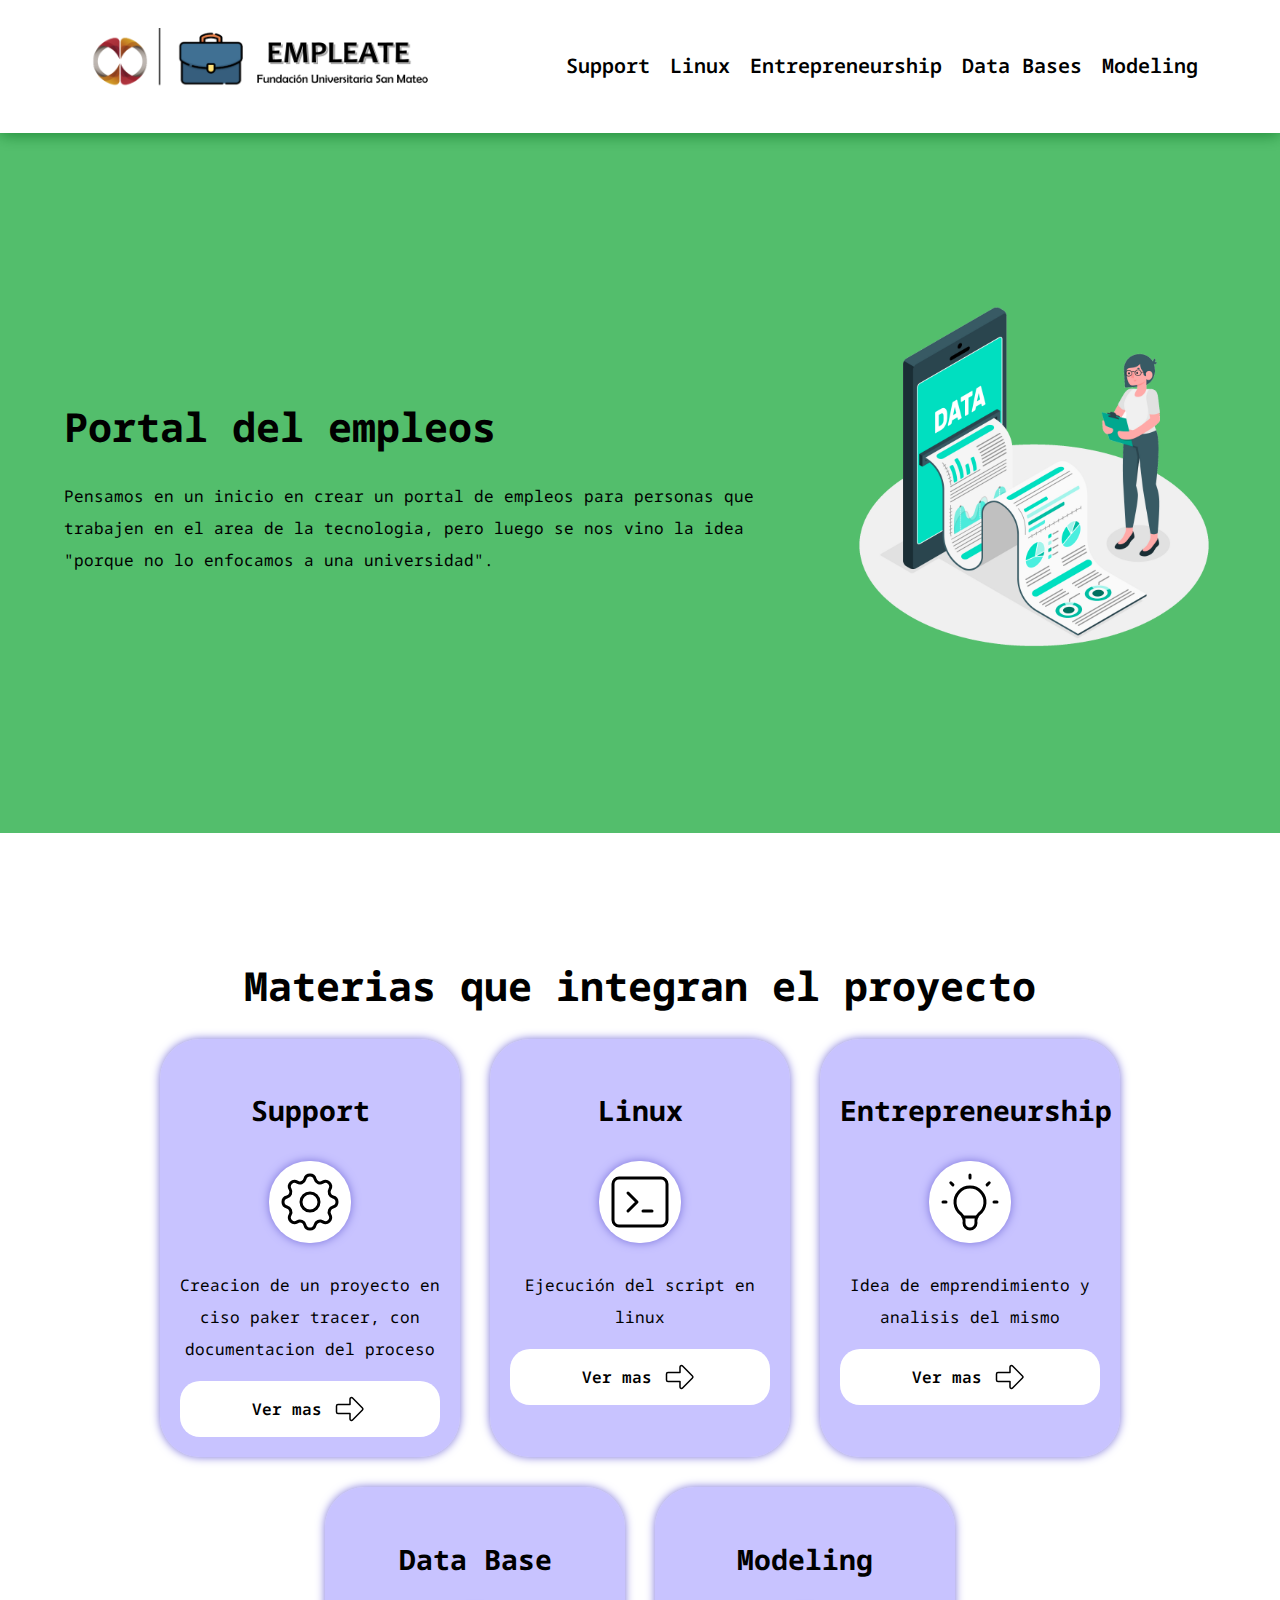
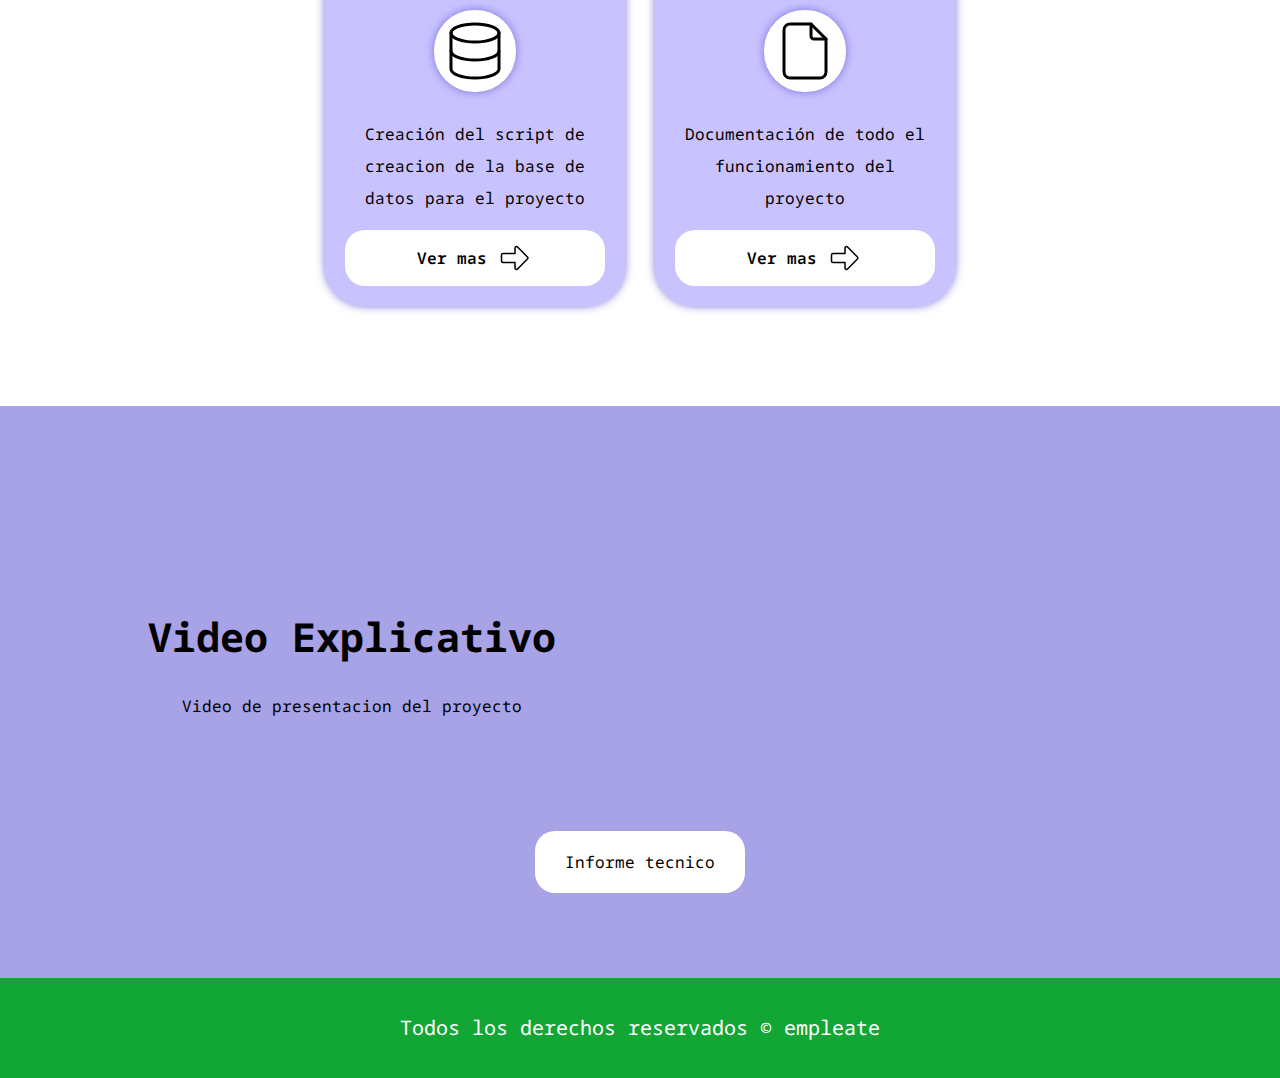
==== index.html @ 184930b5 "Subiendo estructura inicial" ====
<!DOCTYPE html>
<html lang="en">
<head>
    <meta charset="UTF-8">
    <meta http-equiv="X-UA-Compatible" content="IE=edge">
    <meta name="viewport" content="width=device-width, initial-scale=1.0">
    <title>Empleate</title>
    <link rel="preconnect" href="https://fonts.googleapis.com">
    <link rel="preconnect" href="https://fonts.gstatic.com" crossorigin>
    <link href="https://fonts.googleapis.com/css2?family=Noto+Sans+Mono:wght@200;400;600;800&display=swap" rel="stylesheet">
    <link rel="stylesheet" href="css/normalize.css">
    <link rel="stylesheet" href="css/styles.css">
</head>
<body>

    <!-- Hader -->
    <header class="header">
        <div class="contenedor">
            <div class="cabecera">
                <div class="header__logo">
                    <a href="./index.html"><img class="hader__Logo--img" src="img/empleate-sanmateo.png" alt="Logo San Mateo"></a>
                </div>
                <div class="header__menu">
                    <nav class="header__menu__nav">
                        <ul class="header__menu__nav__ul">
                            <li class="header__menu__nav__ul--item"><a href="./support.html" class="a">Support</a></li>
                            <li class="header__menu__nav__ul--item"><a href="./linux.html" class="a">Linux</a></li>
                            <li class="header__menu__nav__ul--item"><a href="./entrepreneurship.html" class="a">Entrepreneurship</a></li>
                            <li class="header__menu__nav__ul--item"><a href="./dataBase.html" class="a">Data Bases</a></li>
                            <li class="header__menu__nav__ul--item"><a href="./modeling.html" class="a">Modeling</a></li>
                        </ul>
                    </nav>
                </div>
            </div>
        </div>
    </header>

    <main class="main">
        <section class="hero">
            <div class="hero__main contenedor">
                <div class="hero__descrip">
                    <h2 class="hero__descrip__titulo">Portal del empleos</h2>
                    <p class="hero__descrip__descrip">Pensamos en un inicio en crear un portal de empleos para personas que trabajen en el area de la tecnologia, pero luego se nos vino la idea "porque no lo enfocamos a una universidad".</p>
                </div>
                <div class="hero__vect"><img src="./img/vector1.png" alt="" class="hero__vect__img"></div>
            </div>
        </section> <!-- .hero -->

        <section class="materias">
            <div class="materias__main contenedor">
                <h2 class="materias__titulo">Materias que integran el proyecto</h2>
                <div class="materias__box">
                    <div class="materia">
                    <h4 class="materia__titulo">Support</h4>
                    <img src="./img/settings.svg" alt="support" class="materia__logo">
                    <p class="materia__descricion">Creacion de un proyecto en ciso paker tracer, con documentacion del proceso</p>
                    <a href="#" class="materia__btn btn">Ver mas</a>
                </div> <!-- .materia -->
                <div class="materia">
                    <h4 class="materia__titulo">Linux</h4>
                    <img src="./img/terminal.svg" alt="support" class="materia__logo">
                    <p class="materia__descricion">Ejecución del script en linux</p>
                    <a href="#" class="materia__btn btn">Ver mas</a>
                </div> <!-- .materia -->
                <div class="materia">
                    <h4 class="materia__titulo">Entrepreneurship</h4>
                    <img src="./img/bulb.svg" alt="support" class="materia__logo">
                    <p class="materia__descricion">Idea de emprendimiento y analisis del mismo</p>
                    <a href="#" class="materia__btn btn">Ver mas</a>
                </div> <!-- .materia -->
                <div class="materia">
                    <h4 class="materia__titulo">Data Base</h4>
                    <img src="./img/database.svg" alt="support" class="materia__logo">
                    <p class="materia__descricion">Creación del script de creacion de la base de datos para el proyecto</p>
                    <a href="#" class="materia__btn btn">Ver mas</a>
                </div> <!-- .materia -->
                <div class="materia">
                    <h4 class="materia__titulo">Modeling</h4>
                    <img src="./img/file.svg" alt="support" class="materia__logo">
                    <p class="materia__descricion">Documentación de todo el funcionamiento del proyecto</p>
                    <a href="#" class="materia__btn btn">Ver mas</a>
                </div> <!-- .materia -->
                </div>
            </div>
        </section> <!-- .materia -->

        <section class="documentos">
            <div class="documentos__main contenedor">
                <div class="documento">
                    <div class="documento__descrip">
                        <h2 class="documento__descrip__titulo">Video Explicativo</h2>
                        <p class="documento__descrip__texto">Video de presentacion del proyecto</p>
                    </div>
                    <div class="documento__video">
                        <iframe src="https://www.youtube.com/embed/egoZtpZMess" title="YouTube video player" frameborder="0" allow="accelerometer; autoplay; clipboard-write; encrypted-media; gyroscope; picture-in-picture" allowfullscreen class="documento__video__vd"></iframe>
                    </div>
                </div> <!-- .documento -->
                <a href="" class="documentos__btn ">Informe tecnico</a>
            </div>
        </section>
    </main>

    <footer class="footer">
        <div class="footer__main contenedor">
            <p class="footer__descrip">Todos los derechos reservados &copy; <span class="footer__descrip--empleate">empleate</span></p>
        </div>
    </footer>    
</body>
</html>
---- css/styles.css ----
:root {
    --fuentePrincipal:'Noto Sans Mono', monospace;

    --primario: #7A72DB;
    --primarioClaro: #8F85FF;
    --secundario: #12A635; 
    --secundarioClaro: #2ae455;
    --negro: #000000;
    --blanco: #ffffff;
    --fondoMateria: #8f85ff7e;
    --fondoDocument: #786fdaa4;
}

html {
    box-sizing: border-box;
    font-size: 62.5%; /* 1rem = 10px */
}

*, *:before, *:after {
    box-sizing: inherit;
}

body {
    font-family: var(--fuentePrincipal);
    font-size: 1.6rem;
    line-height: 2;
}

/* Globales */
.contenedor {
    width: min(90%, 120rem);
    margin: 0 auto;
}
a {
    text-decoration: none;
}
h1,h2,h3,h4 {
    font-family: var(--fuentePrincipal);
    line-height: 1;
}
h1 {
    font-size: 4.8rem;
}
h2 {
    font-size: 4rem;
}
h3 {
    font-size: 3.2rem;
}
h4 {
    font-size: 2.8rem;
}
img {
    max-width: 100%;
}

.btn {
    align-items: center;
    color: var(--negro);
    display: flex;
    justify-content: center;
    padding: 1rem;
    gap: 1rem;
}

.btn::after {
    margin-bottom: -1rem;
    content: url(../img/arrow.svg);
}

/* Utilidades */
.no-margin {
    margin: 0;
}
.no-padding {
    padding: 0;
}
.centrar-texto {
    text-align: center;
}

/*------------------------------- Header --------------------------------*/

.header {
    padding: 2rem;
    box-shadow: 0px 2px 15px 0px rgba(0,0,0,0.75);
}
.cabecera {
    display: flex;
    align-items: center;
    justify-content: space-between;
}

.header__logo {
    width: 35%;
}

.hader__Logo--img {
    width: 90%;
}
.header__menu {
    width: auto;
}
.header__menu__nav__ul {
    display: flex;
    list-style-type: none;
    gap: 2rem;
}

.a {
    font-size: 2rem;
    font-weight: 600;
    color: var(--negro);
}

.a:hover {
    color: var(--primario);
}
.a-activo {
    color: var(--secundario);
}

/*--------------------------------------- Hero -----------------------------------------------*/
.hero {
    background-color: #12a634b9;
}
.hero__main {
    align-items: center;
    display: grid;
    grid-template-columns: 2fr 1fr;
    gap: 6rem;
    height: 70rem;
}

/*------------------------------------- Materias -----------------------------------------------*/
.materias {
    padding: 10rem 0;
    text-align: center;
}



.materias__box {
    display: flex;
    flex-wrap: wrap;
    justify-content: center;
    gap: 3rem;
}

.materia {
    width: 30rem;
    padding: 2rem;
    border-radius: 4rem;
    box-shadow: 0px 0px 10px 0px var(--primario);
    background-color: var(--fondoMateria);
}

.materia__logo {
    background-color: var(--blanco);
    padding: 0.5rem;
    border-radius: 4rem;
    box-shadow: 0px 0px 10px 0px var(--primario);
}

.materia__btn {
    background-color: var(--blanco);
    font-weight: 600;
    border-radius: 2rem;
}

.materia__btn:hover {
    background-color: var(--secundario);
    transition: 1s;
}

/*------------------------------------- Documentos -----------------------------------------------*/
.documentos {
    background-color: var(--fondoDocument);
    padding: 10rem 0;
    text-align: center;
}

.documento {
    display: grid;
    padding-bottom: 3rem;
    grid-template-columns:repeat(2, 1fr);
    align-items: center;
}

.documento__video__vd {
    width: 100%;
    height: 30rem;
}

.documentos__btn {
    background-color: var(--blanco);
    color: var(--negro);
    padding: 2rem 3rem ;
    border-radius: 2rem;
}

.documentos__btn:hover {
    background-color: var(--primario);
    transition: 0.5s;
}

/*------------------------------------- Footer -----------------------------------------------*/
.footer {
    background-color: var(--secundario);
    padding: 1rem 0;
}

.footer__descrip {
    text-align: center;
    font-size: 2rem;
    color: var(--blanco);
}

.footer__descrip--empleate:hover {
    color:  var(--negro);
}
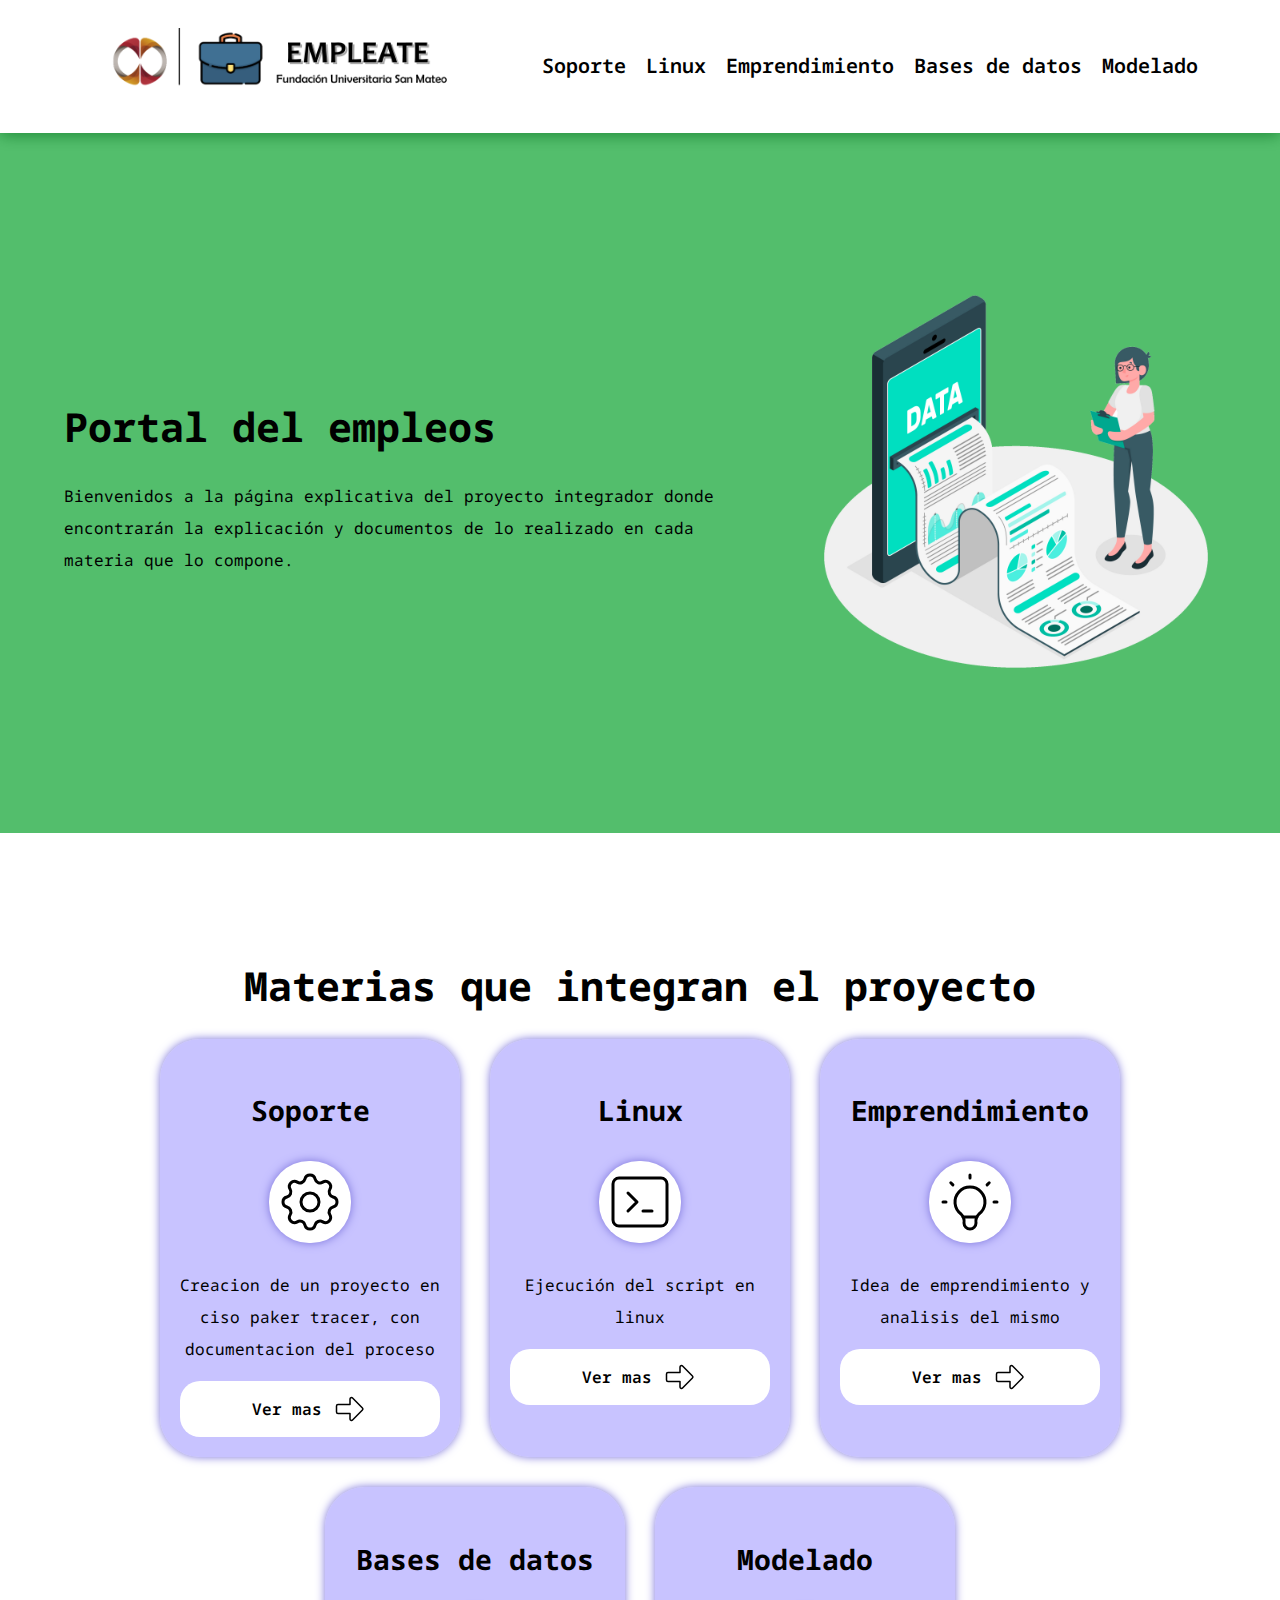
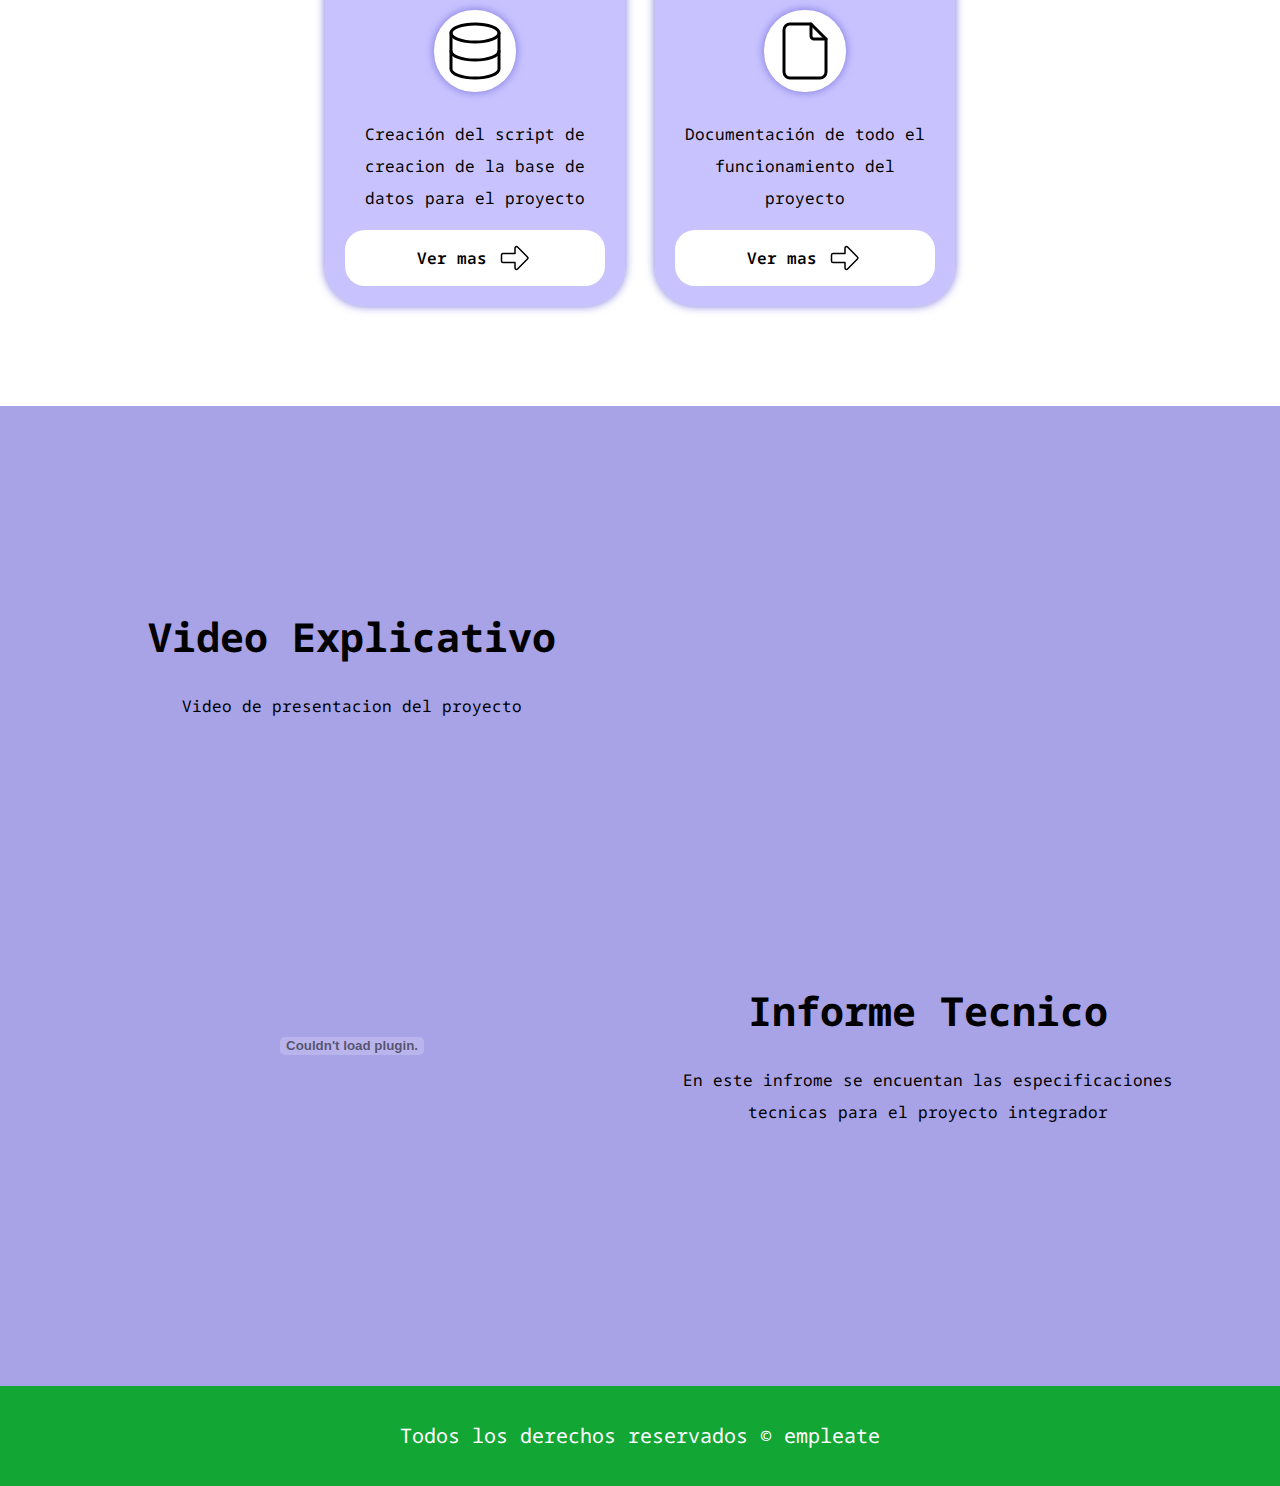
==== commit cecc5c72: "Subiendo archivos adicionales y agregando contenido" ====
--- a/index.html
+++ b/index.html
@@ -23,11 +23,11 @@
                 <div class="header__menu">
                     <nav class="header__menu__nav">
                         <ul class="header__menu__nav__ul">
-                            <li class="header__menu__nav__ul--item"><a href="./support.html" class="a">Support</a></li>
+                            <li class="header__menu__nav__ul--item"><a href="./support.html" class="a">Soporte</a></li>
                             <li class="header__menu__nav__ul--item"><a href="./linux.html" class="a">Linux</a></li>
-                            <li class="header__menu__nav__ul--item"><a href="./entrepreneurship.html" class="a">Entrepreneurship</a></li>
-                            <li class="header__menu__nav__ul--item"><a href="./dataBase.html" class="a">Data Bases</a></li>
-                            <li class="header__menu__nav__ul--item"><a href="./modeling.html" class="a">Modeling</a></li>
+                            <li class="header__menu__nav__ul--item"><a href="./entrepreneurship.html" class="a">Emprendimiento</a></li>
+                            <li class="header__menu__nav__ul--item"><a href="./dataBase.html" class="a">Bases de datos</a></li>
+                            <li class="header__menu__nav__ul--item"><a href="./modeling.html" class="a">Modelado</a></li>
                         </ul>
                     </nav>
                 </div>
@@ -40,7 +40,7 @@
             <div class="hero__main contenedor">
                 <div class="hero__descrip">
                     <h2 class="hero__descrip__titulo">Portal del empleos</h2>
-                    <p class="hero__descrip__descrip">Pensamos en un inicio en crear un portal de empleos para personas que trabajen en el area de la tecnologia, pero luego se nos vino la idea "porque no lo enfocamos a una universidad".</p>
+                    <p class="hero__descrip__descrip">Bienvenidos a la página explicativa del proyecto integrador donde encontrarán la explicación y documentos de lo realizado en cada materia que lo compone.</p>
                 </div>
                 <div class="hero__vect"><img src="./img/vector1.png" alt="" class="hero__vect__img"></div>
             </div>
@@ -51,34 +51,34 @@
                 <h2 class="materias__titulo">Materias que integran el proyecto</h2>
                 <div class="materias__box">
                     <div class="materia">
-                    <h4 class="materia__titulo">Support</h4>
+                    <h4 class="materia__titulo">Soporte</h4>
                     <img src="./img/settings.svg" alt="support" class="materia__logo">
                     <p class="materia__descricion">Creacion de un proyecto en ciso paker tracer, con documentacion del proceso</p>
-                    <a href="#" class="materia__btn btn">Ver mas</a>
+                    <a href="./support.html" class="materia__btn btn">Ver mas</a>
                 </div> <!-- .materia -->
                 <div class="materia">
                     <h4 class="materia__titulo">Linux</h4>
                     <img src="./img/terminal.svg" alt="support" class="materia__logo">
                     <p class="materia__descricion">Ejecución del script en linux</p>
-                    <a href="#" class="materia__btn btn">Ver mas</a>
+                    <a href="./linux.html" class="materia__btn btn">Ver mas</a>
                 </div> <!-- .materia -->
                 <div class="materia">
-                    <h4 class="materia__titulo">Entrepreneurship</h4>
+                    <h4 class="materia__titulo">Emprendimiento</h4>
                     <img src="./img/bulb.svg" alt="support" class="materia__logo">
                     <p class="materia__descricion">Idea de emprendimiento y analisis del mismo</p>
-                    <a href="#" class="materia__btn btn">Ver mas</a>
+                    <a href="./entrepreneurship.html" class="materia__btn btn">Ver mas</a>
                 </div> <!-- .materia -->
                 <div class="materia">
-                    <h4 class="materia__titulo">Data Base</h4>
+                    <h4 class="materia__titulo">Bases de datos</h4>
                     <img src="./img/database.svg" alt="support" class="materia__logo">
                     <p class="materia__descricion">Creación del script de creacion de la base de datos para el proyecto</p>
-                    <a href="#" class="materia__btn btn">Ver mas</a>
+                    <a href="./dataBase.html" class="materia__btn btn">Ver mas</a>
                 </div> <!-- .materia -->
                 <div class="materia">
-                    <h4 class="materia__titulo">Modeling</h4>
+                    <h4 class="materia__titulo">Modelado</h4>
                     <img src="./img/file.svg" alt="support" class="materia__logo">
                     <p class="materia__descricion">Documentación de todo el funcionamiento del proyecto</p>
-                    <a href="#" class="materia__btn btn">Ver mas</a>
+                    <a href="./modeling.html" class="materia__btn btn">Ver mas</a>
                 </div> <!-- .materia -->
                 </div>
             </div>
@@ -95,7 +95,16 @@
                         <iframe src="https://www.youtube.com/embed/egoZtpZMess" title="YouTube video player" frameborder="0" allow="accelerometer; autoplay; clipboard-write; encrypted-media; gyroscope; picture-in-picture" allowfullscreen class="documento__video__vd"></iframe>
                     </div>
                 </div> <!-- .documento -->
-                <a href="" class="documentos__btn ">Informe tecnico</a>
+
+                <div class="documento">
+                    <div class="documento__doc">
+                        <embed src="./docs/informTecnico.pdf" type="application/pdf" width="100%" height="400PX" />
+                    </div>
+                    <div class="documento__descrip">
+                        <h2 class="documento__descrip__titulo">Informe Tecnico</h2>
+                        <p class="documento__descrip__texto">En este infrome se encuentan las especificaciones tecnicas para el proyecto integrador</p>
+                    </div>
+                </div> <!-- .documento -->
             </div>
         </section>
     </main>
--- a/css/styles.css
+++ b/css/styles.css
@@ -86,13 +86,26 @@
     box-shadow: 0px 2px 15px 0px rgba(0,0,0,0.75);
 }
 .cabecera {
-    display: flex;
-    align-items: center;
-    justify-content: space-between;
+    display: grid;
+    text-align: center;
+}
+
+@media (min-width: 900px) {
+    .cabecera {
+        display: flex;
+        align-items: center;
+        justify-content: space-between;
+    }
 }
 
 .header__logo {
-    width: 35%;
+    width: 100%;
+}
+
+@media (min-width: 900px) {
+    .header__logo {
+        width: 35%;
+    }
 }
 
 .hader__Logo--img {
@@ -102,9 +115,17 @@
     width: auto;
 }
 .header__menu__nav__ul {
-    display: flex;
+    display: grid;
     list-style-type: none;
-    gap: 2rem;
+    margin-left: -4rem;
+}
+
+@media (min-width: 900px) {
+    .header__menu__nav__ul {
+        display: flex;
+        list-style-type: none;
+        gap: 2rem;
+    }
 }
 
 .a {
@@ -120,6 +141,8 @@
     color: var(--secundario);
 }
 
+
+
 /*--------------------------------------- Hero -----------------------------------------------*/
 .hero {
     background-color: #12a634b9;
@@ -127,9 +150,23 @@
 .hero__main {
     align-items: center;
     display: grid;
-    grid-template-columns: 2fr 1fr;
+    grid-template-columns: 1fr;
     gap: 6rem;
     height: 70rem;
+}
+@media (min-width: 700px) {
+    .hero__main {
+        grid-template-columns: 2fr 1fr;
+    }
+}
+.hero__vect {
+    display: none;
+}
+@media (min-width: 700px) {
+    .hero__vect {
+        display: inline-flex;
+        width: 40rem;
+    }
 }
 
 /*------------------------------------- Materias -----------------------------------------------*/
@@ -183,8 +220,24 @@
 .documento {
     display: grid;
     padding-bottom: 3rem;
-    grid-template-columns:repeat(2, 1fr);
+    grid-template-columns:1fr;
     align-items: center;
+}
+
+@media (min-width: 700px) {
+    .documento {
+        grid-template-columns:repeat(2, 1fr);
+    }
+}
+
+.documento__video {
+    grid-row: 1 / 2;
+}
+
+@media (min-width: 700px) {
+    .documento__video {
+        grid-column: 2 / 3;
+    }
 }
 
 .documento__video__vd {
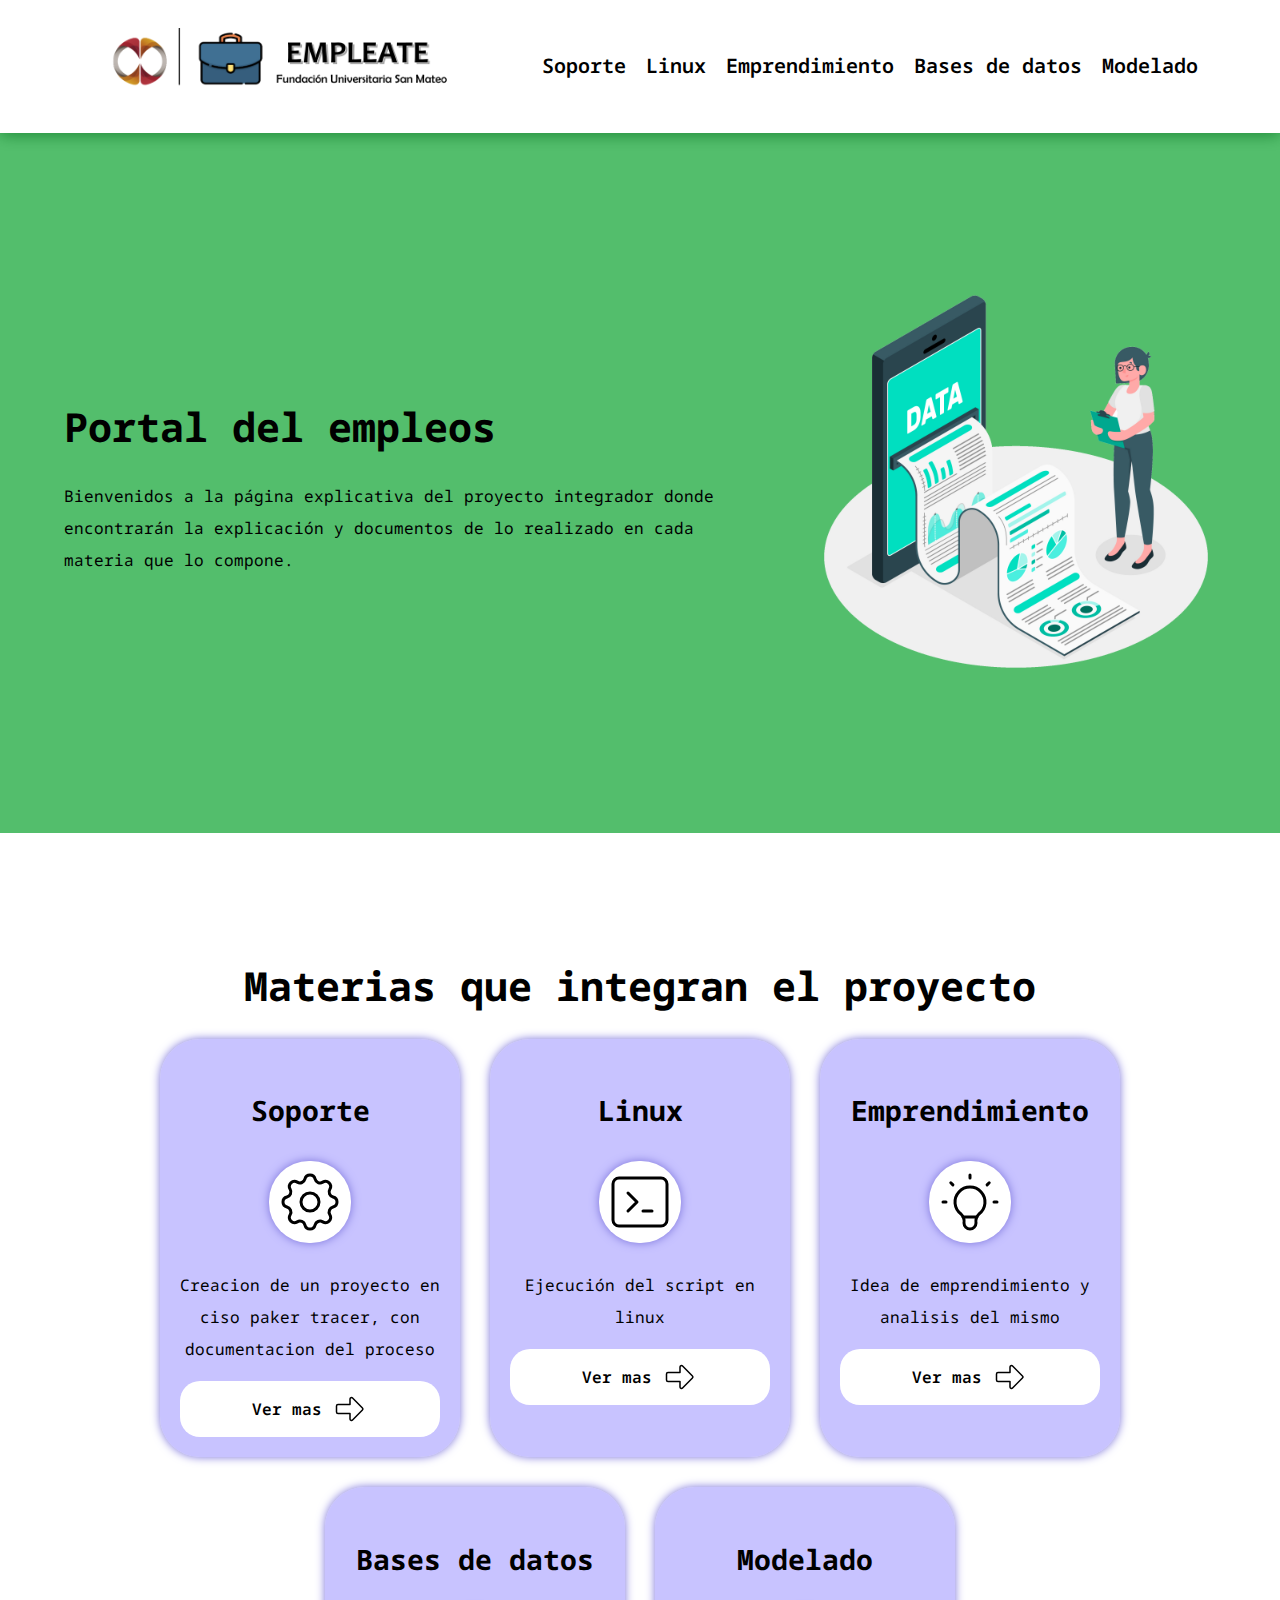
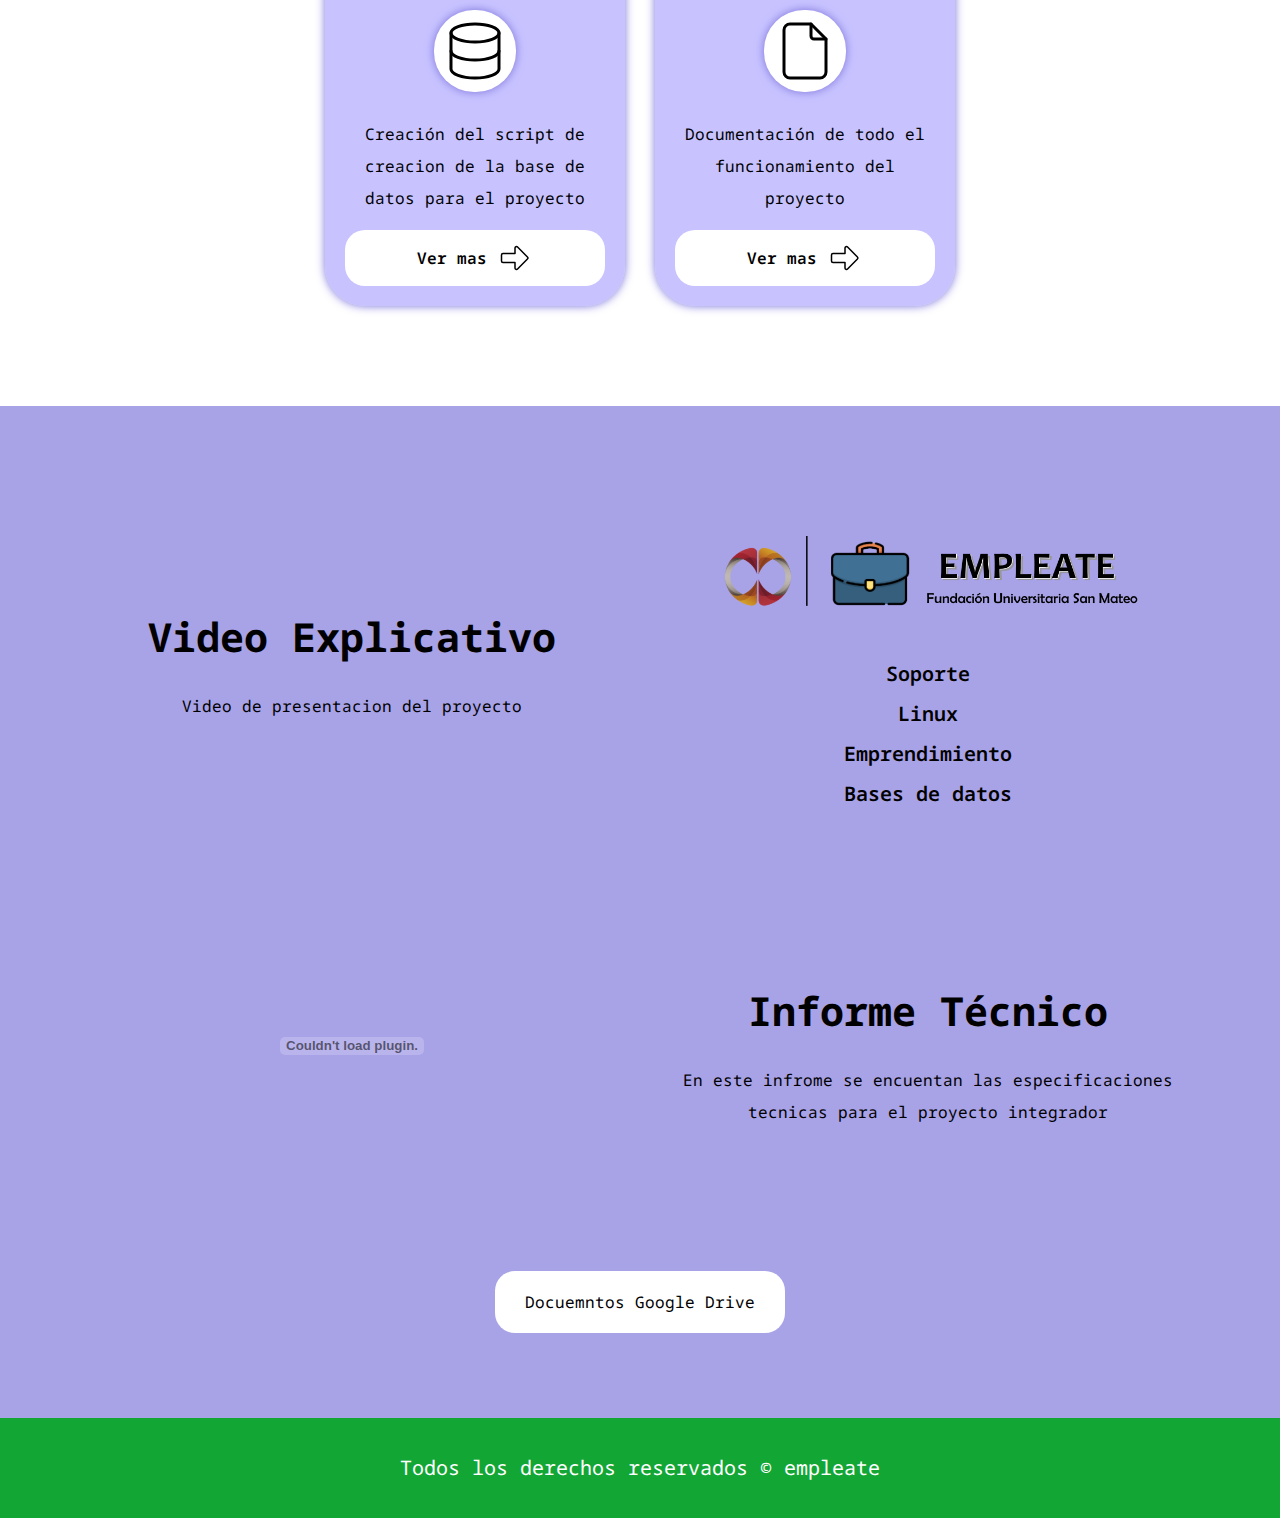
==== commit e42fd049: "Añadieno boton para mostra archivos de google drive" ====
--- a/index.html
+++ b/index.html
@@ -92,7 +92,7 @@
                         <p class="documento__descrip__texto">Video de presentacion del proyecto</p>
                     </div>
                     <div class="documento__video">
-                        <iframe src="https://www.youtube.com/embed/egoZtpZMess" title="YouTube video player" frameborder="0" allow="accelerometer; autoplay; clipboard-write; encrypted-media; gyroscope; picture-in-picture" allowfullscreen class="documento__video__vd"></iframe>
+                        <iframe src="#" title="YouTube video player" frameborder="0" allow="accelerometer; autoplay; clipboard-write; encrypted-media; gyroscope; picture-in-picture" allowfullscreen class="documento__video__vd"></iframe>
                     </div>
                 </div> <!-- .documento -->
 
@@ -101,11 +101,12 @@
                         <embed src="./docs/informTecnico.pdf" type="application/pdf" width="100%" height="400PX" />
                     </div>
                     <div class="documento__descrip">
-                        <h2 class="documento__descrip__titulo">Informe Tecnico</h2>
+                        <h2 class="documento__descrip__titulo">Informe Técnico</h2>
                         <p class="documento__descrip__texto">En este infrome se encuentan las especificaciones tecnicas para el proyecto integrador</p>
                     </div>
                 </div> <!-- .documento -->
             </div>
+            <a href="https://drive.google.com/drive/folders/1OJiTz8msIXCy8YZ3vxbXm2SeeLrO9vc4?usp=share_link" class="documentos__btn" target="_blank">Docuemntos Google Drive</a>
         </section>
     </main>
 
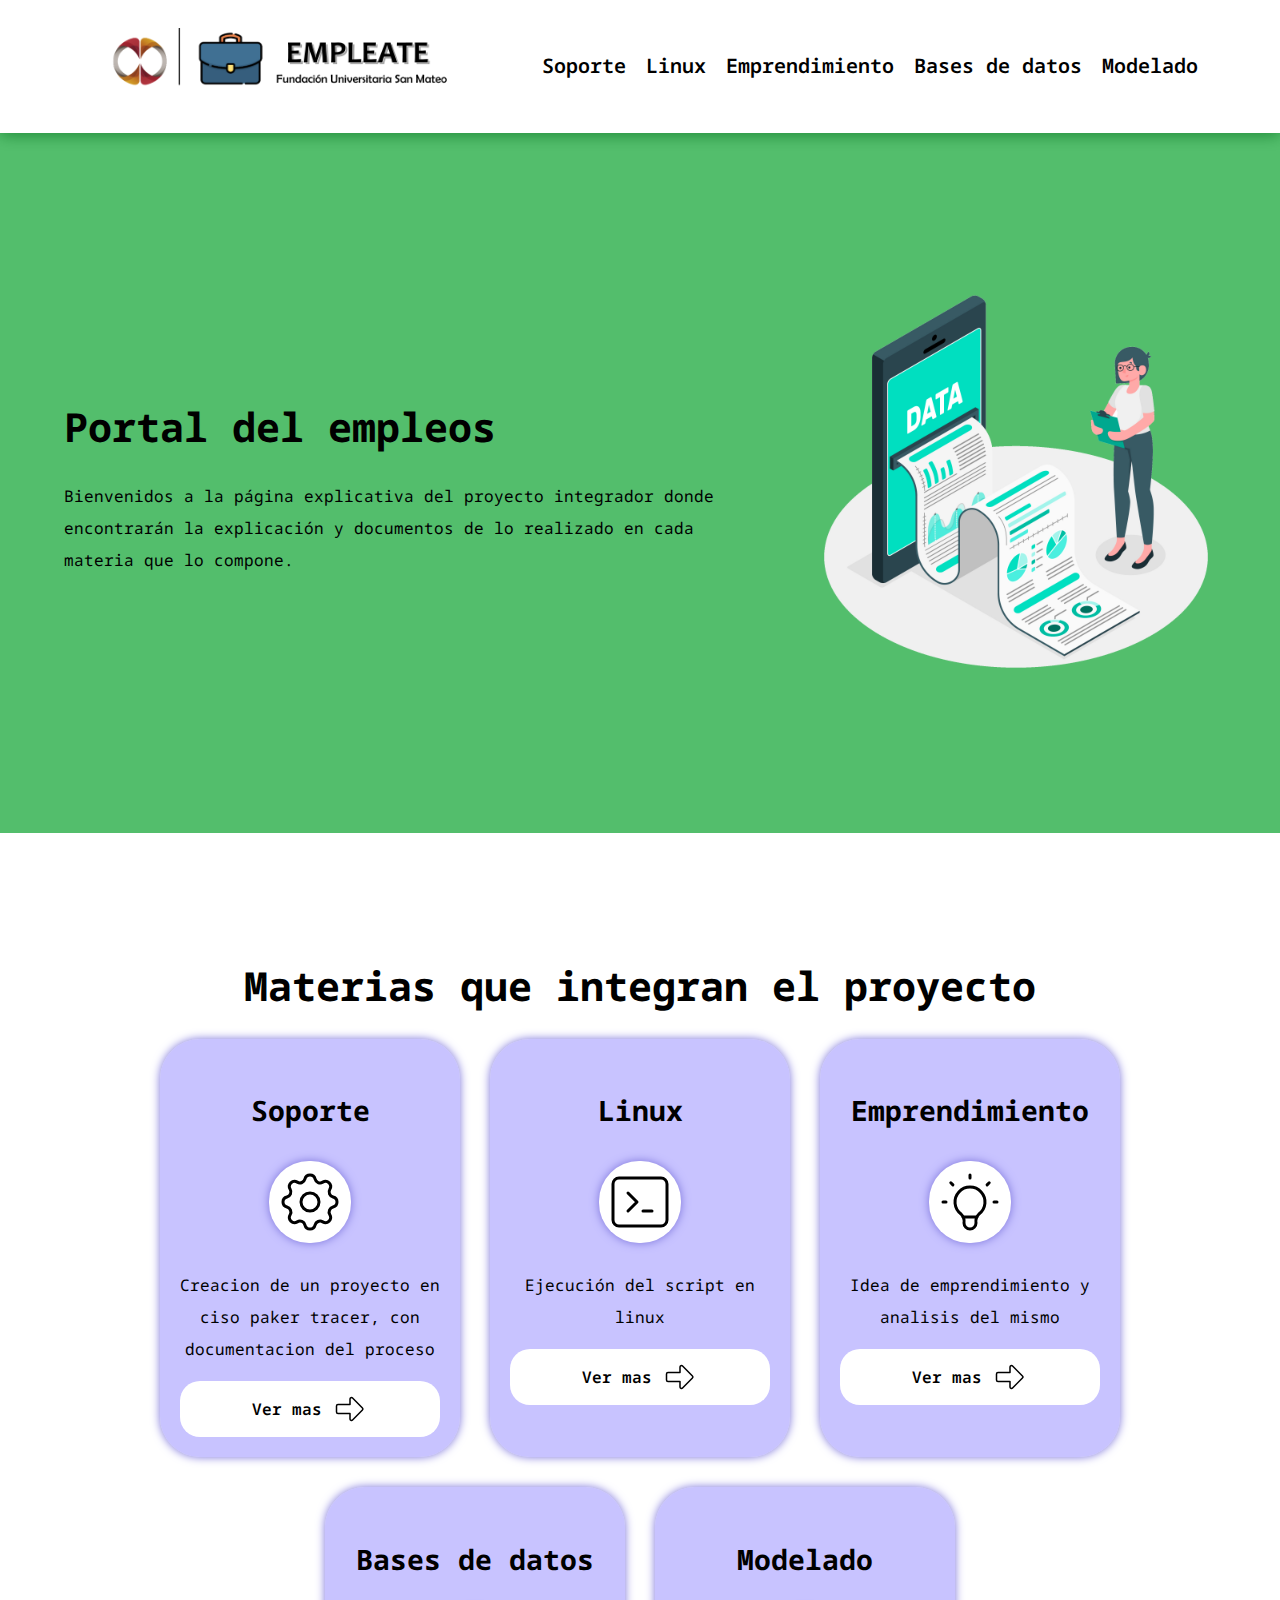
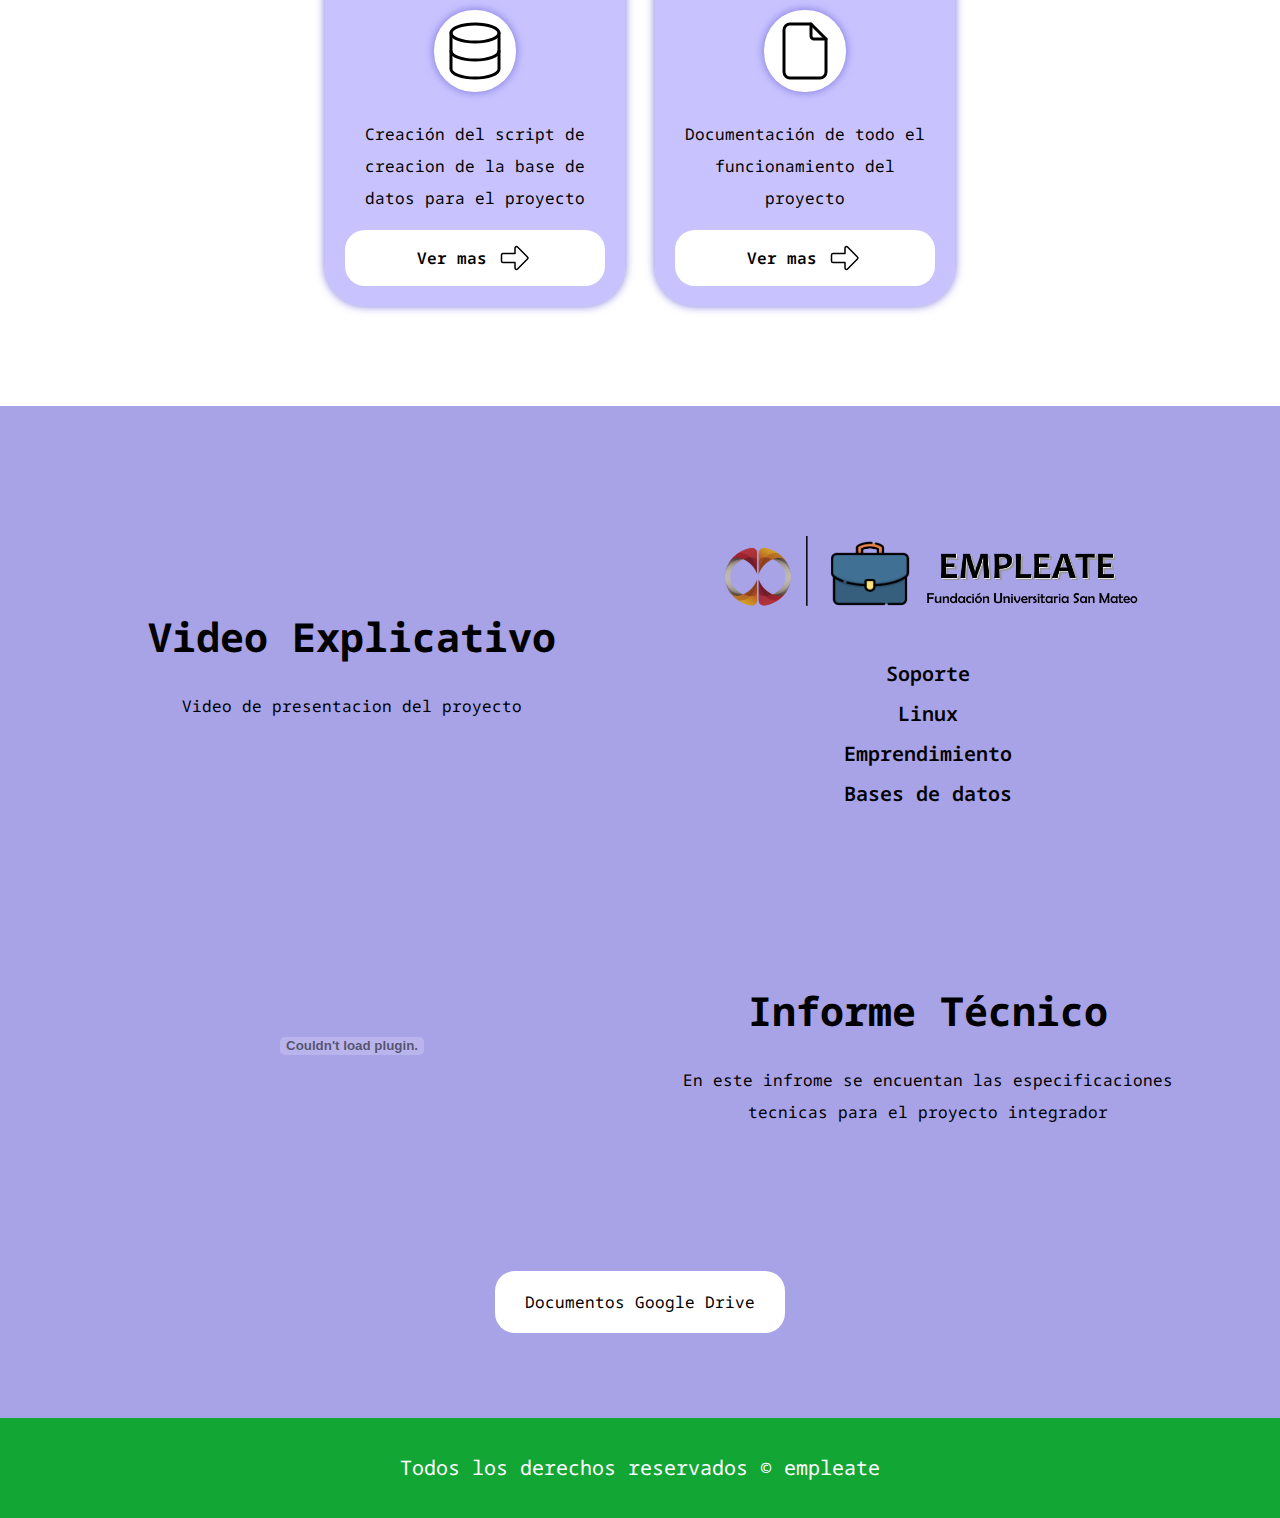
==== commit 1c1efc5a: "Estilos para goton 'btn3'" ====
--- a/index.html
+++ b/index.html
@@ -106,7 +106,7 @@
                     </div>
                 </div> <!-- .documento -->
             </div>
-            <a href="https://drive.google.com/drive/folders/1OJiTz8msIXCy8YZ3vxbXm2SeeLrO9vc4?usp=share_link" class="documentos__btn" target="_blank">Docuemntos Google Drive</a>
+            <a href="https://drive.google.com/drive/folders/1OJiTz8msIXCy8YZ3vxbXm2SeeLrO9vc4?usp=share_link" class="documentos__btn btn3" target="_blank">Documentos Google Drive</a>
         </section>
     </main>
 
--- a/css/styles.css
+++ b/css/styles.css
@@ -78,7 +78,9 @@
 .centrar-texto {
     text-align: center;
 }
-
+.btn3:hover {
+    color: var(--blanco);
+}
 /*------------------------------- Header --------------------------------*/
 
 .header {
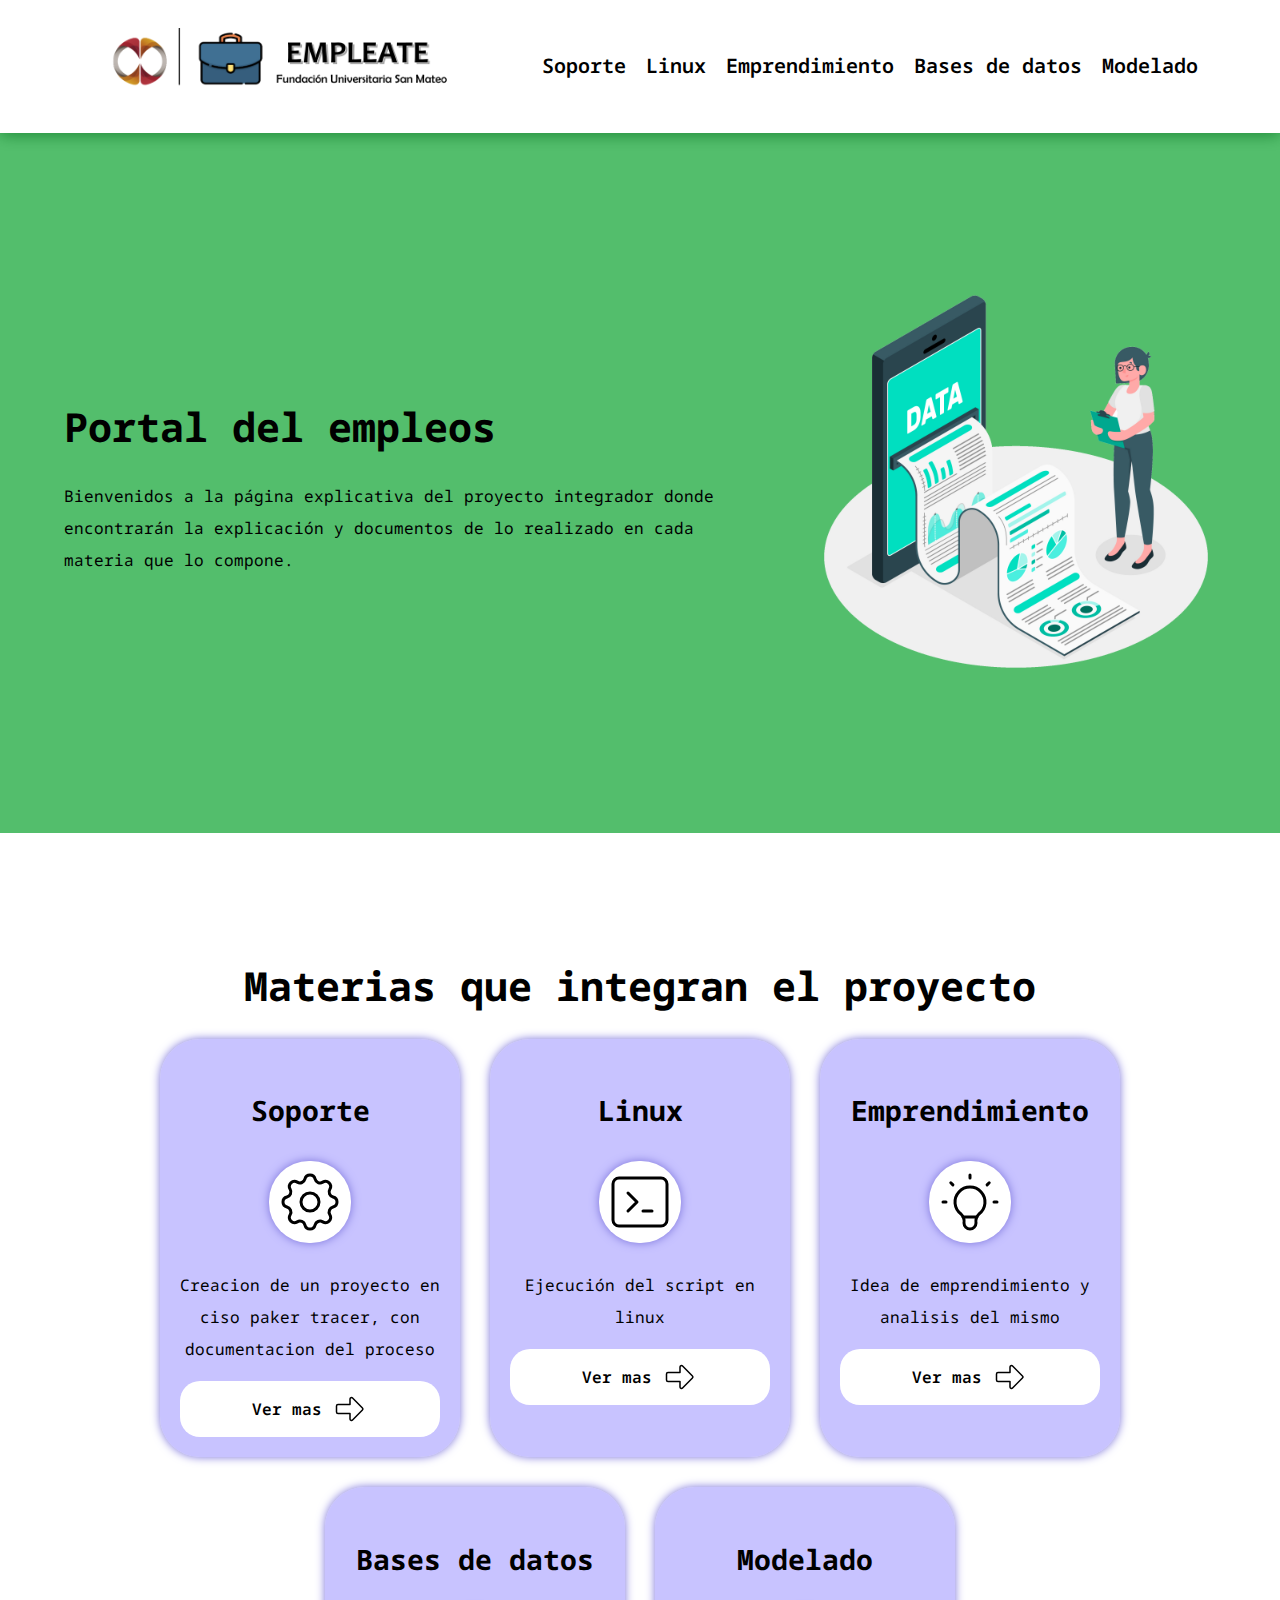
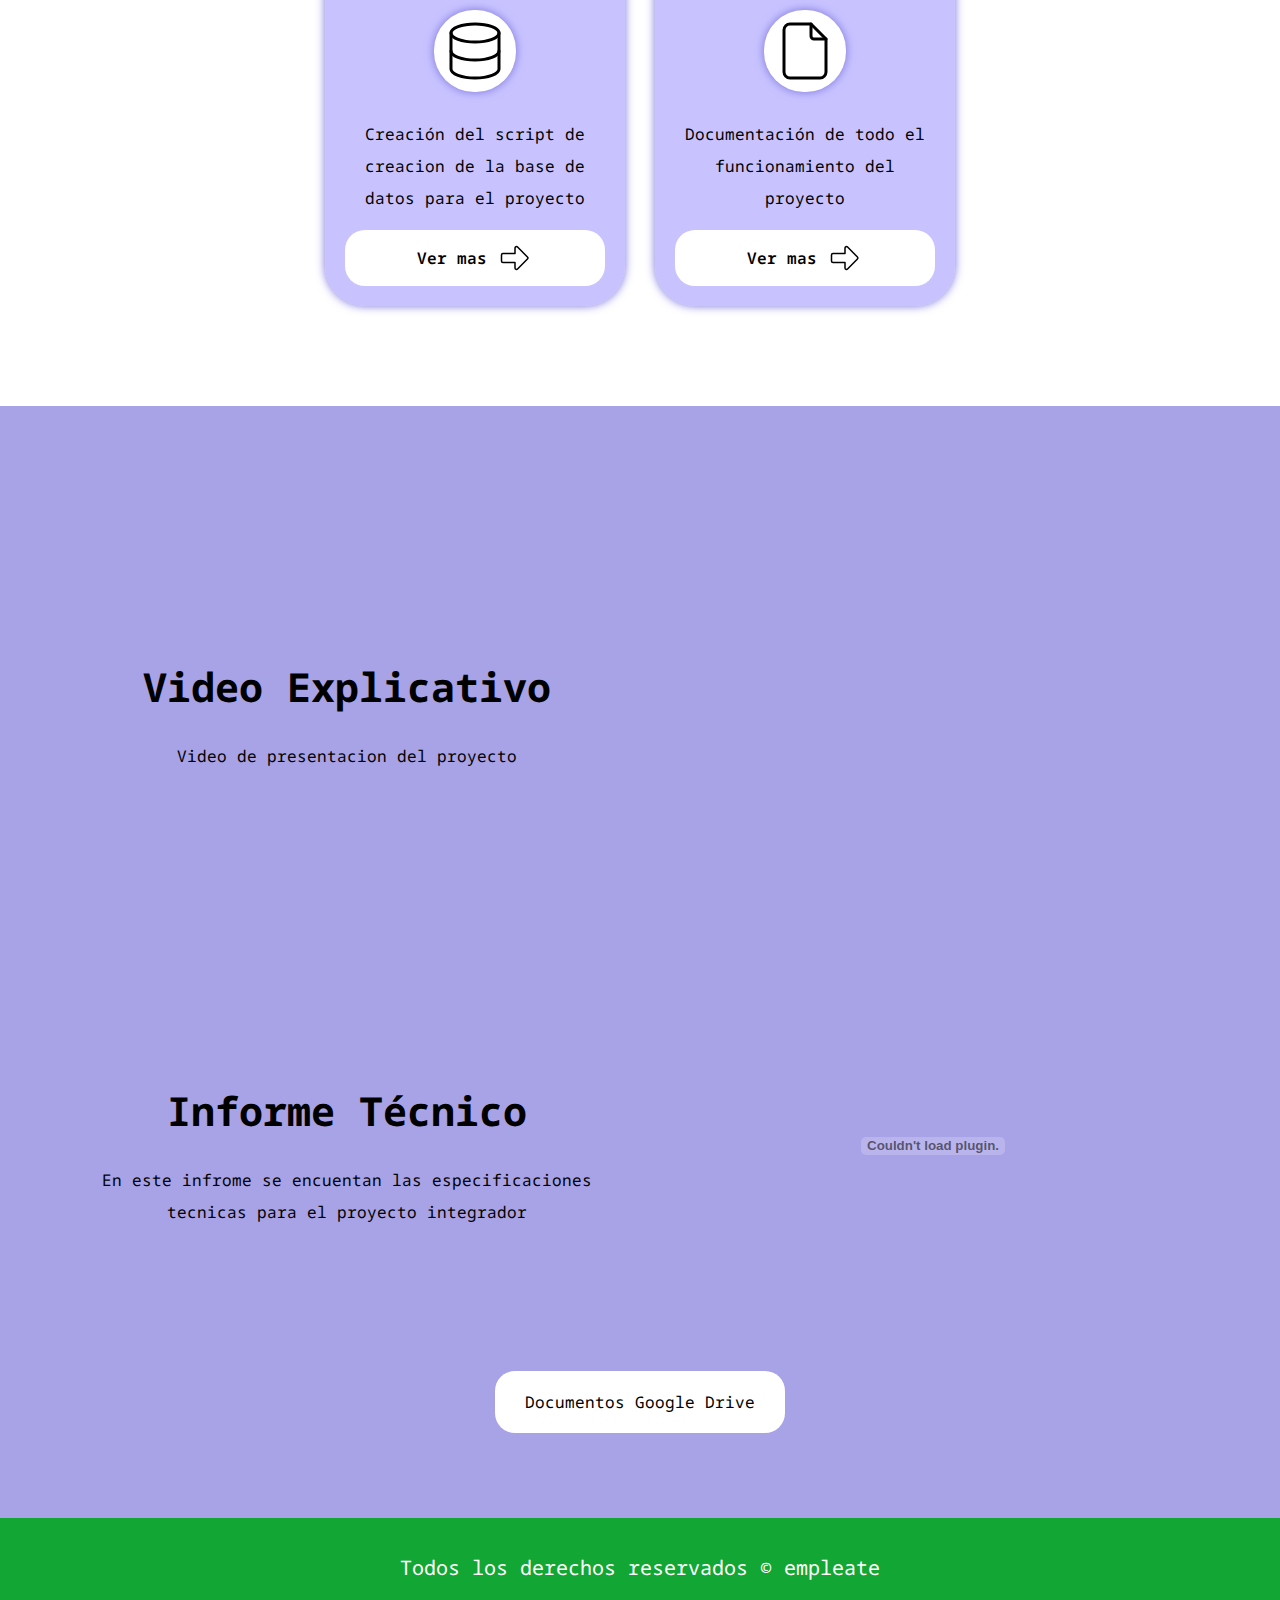
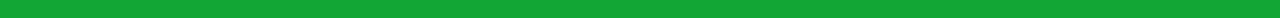
==== commit a9c6a53d: "configurando estilos" ====
--- a/index.html
+++ b/index.html
@@ -91,14 +91,14 @@
                         <h2 class="documento__descrip__titulo">Video Explicativo</h2>
                         <p class="documento__descrip__texto">Video de presentacion del proyecto</p>
                     </div>
-                    <div class="documento__video">
-                        <iframe src="#" title="YouTube video player" frameborder="0" allow="accelerometer; autoplay; clipboard-write; encrypted-media; gyroscope; picture-in-picture" allowfullscreen class="documento__video__vd"></iframe>
+                    <div class="documento__doc">
+                        <iframe width="560" height="315" src="https://www.youtube.com/embed/MgAo8woftwo" title="YouTube video player" frameborder="0" allow="accelerometer; autoplay; clipboard-write; encrypted-media; gyroscope; picture-in-picture" allowfullscreen class="documento__doc--arch"></iframe>
                     </div>
                 </div> <!-- .documento -->
 
                 <div class="documento">
                     <div class="documento__doc">
-                        <embed src="./docs/informTecnico.pdf" type="application/pdf" width="100%" height="400PX" />
+                        <embed src="./docs/informTecnico.pdf" type="application/pdf" width="100%" height="400PX" class="documento__doc--arch" />
                     </div>
                     <div class="documento__descrip">
                         <h2 class="documento__descrip__titulo">Informe Técnico</h2>
--- a/css/styles.css
+++ b/css/styles.css
@@ -221,28 +221,33 @@
 
 .documento {
     display: grid;
+    grid-template-areas: "descripcion documento";
     padding-bottom: 3rem;
-    grid-template-columns:1fr;
+    grid-template-columns: 1fr 1fr;
     align-items: center;
-}
-
-@media (min-width: 700px) {
+    height: 100%;
+    gap: 2rem;
+}
+
+@media (max-width: 900px) {
     .documento {
-        grid-template-columns:repeat(2, 1fr);
-    }
-}
-
-.documento__video {
-    grid-row: 1 / 2;
-}
-
-@media (min-width: 700px) {
-    .documento__video {
-        grid-column: 2 / 3;
-    }
-}
-
-.documento__video__vd {
+        grid-template-columns: 1fr;      
+        grid-template-areas: "documento"
+                            "descripcion";
+    }
+}
+
+.documento__doc {
+    grid-area: documento;
+    width: 100%;
+    height: max-content;
+}
+.documento__descrip {
+    grid-area: descripcion;
+}
+
+
+.documento__doc__vd {
     width: 100%;
     height: 30rem;
 }
@@ -258,7 +263,10 @@
     background-color: var(--primario);
     transition: 0.5s;
 }
-
+.documento__doc--arch {
+    width: 100%;
+    height: 40rem;
+}
 /*------------------------------------- Footer -----------------------------------------------*/
 .footer {
     background-color: var(--secundario);
